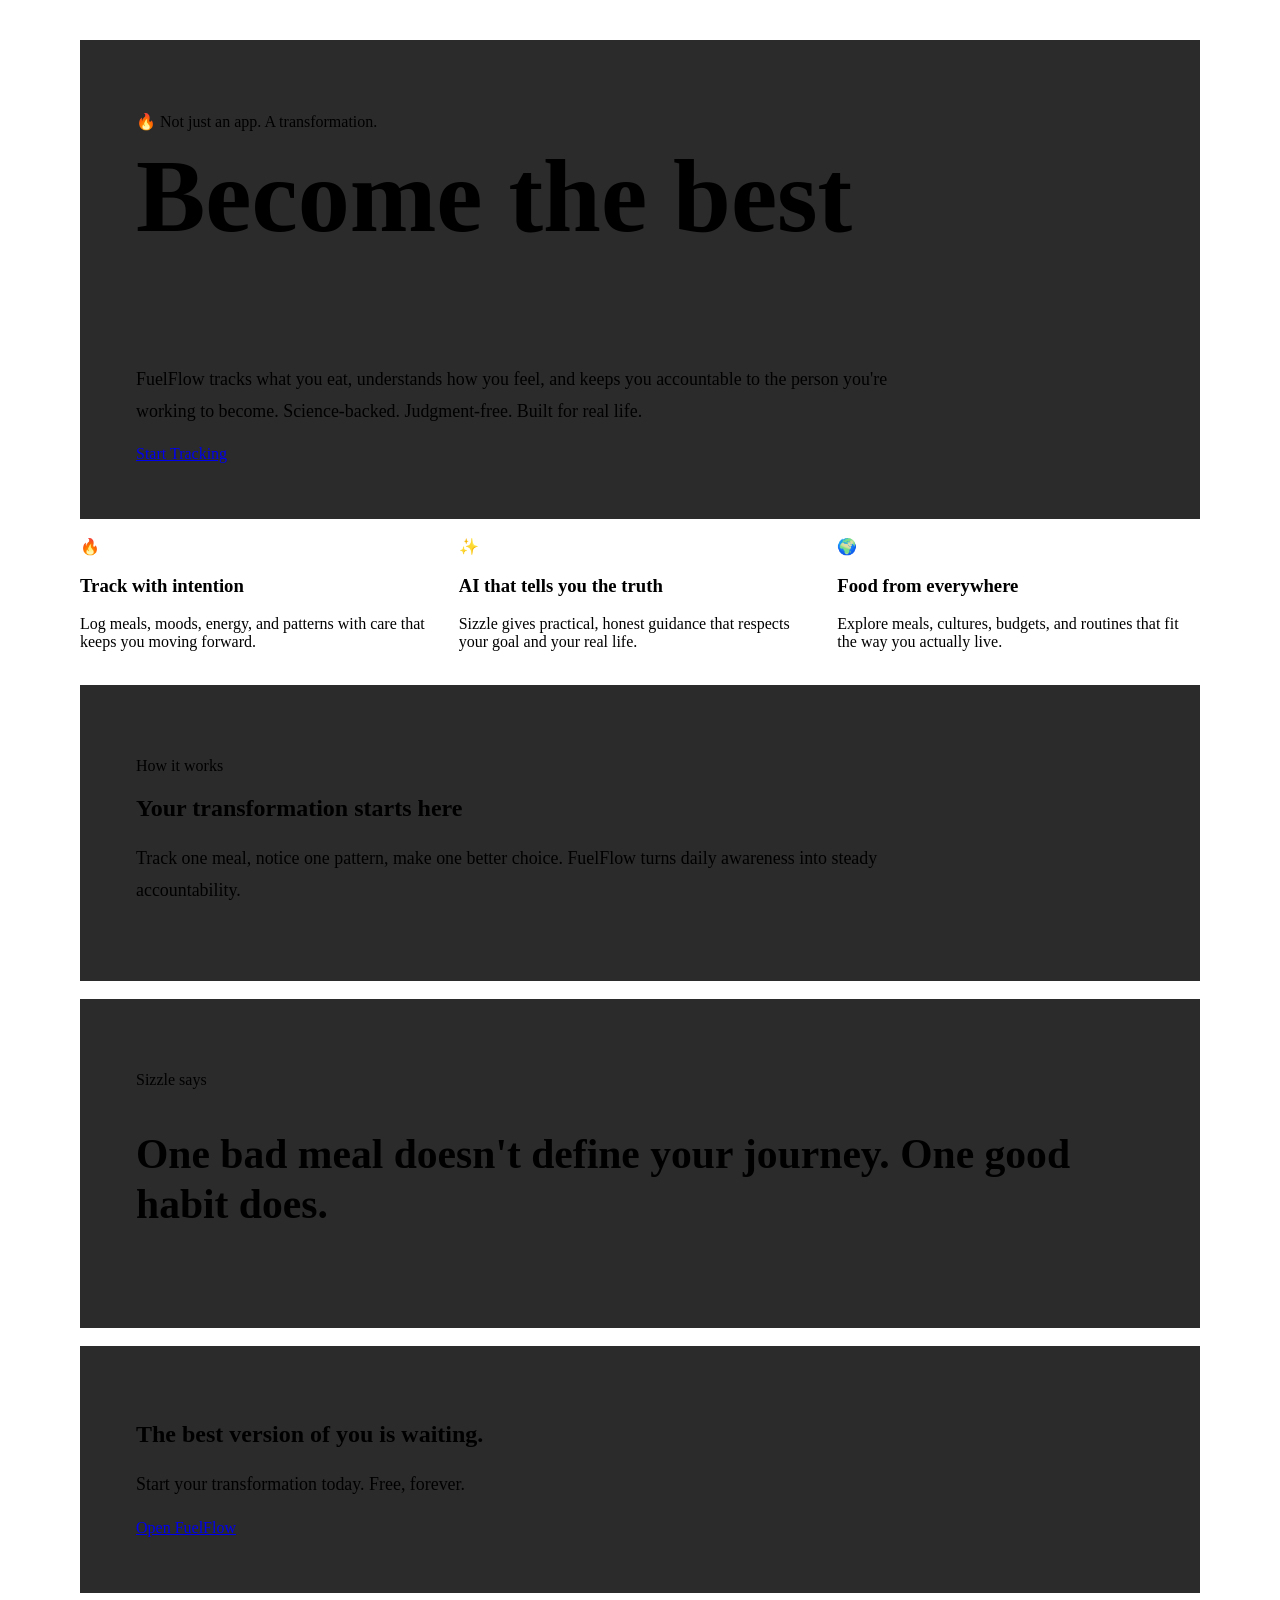
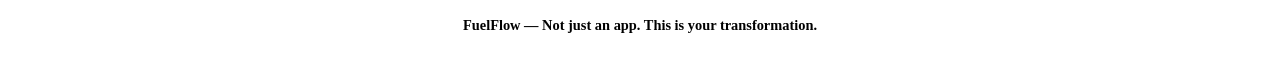
==== static/landing.html @ e05d2289 "FuelFlow soul update: motivation, accountability, transformation philosophy" ====
<!doctype html>
<html lang="en">
  <head>
    <meta charset="utf-8">
    <meta name="viewport" content="width=device-width, initial-scale=1">
    <title>FuelFlow — Transformation</title>
    <link rel="preconnect" href="https://fonts.googleapis.com">
    <link rel="preconnect" href="https://fonts.gstatic.com" crossorigin>
    <link href="https://fonts.googleapis.com/css2?family=Plus+Jakarta+Sans:wght@400;500;600;700;800&display=swap" rel="stylesheet">
    <link rel="stylesheet" href="/style.css">
    <style>
      .landing-shell {
        width: min(1120px, calc(100% - 32px));
        margin: 0 auto;
        padding: 32px 0;
      }

      .landing-hero,
      .landing-section {
        border: 1px solid var(--line);
        border-radius: var(--radius);
        background: rgba(26, 26, 26, 0.92);
        padding: clamp(24px, 6vw, 56px);
      }

      .landing-hero h1 {
        margin: 0;
        font-size: clamp(3rem, 9vw, 6.5rem);
        line-height: 0.95;
      }

      .gradient-text {
        background: linear-gradient(135deg, var(--primary), var(--secondary), var(--accent));
        -webkit-background-clip: text;
        background-clip: text;
        color: transparent;
      }

      .landing-copy {
        max-width: 780px;
        font-size: 1.12rem;
        line-height: 1.8;
      }

      .landing-grid {
        display: grid;
        grid-template-columns: repeat(3, minmax(0, 1fr));
        gap: 16px;
        margin: 18px 0;
      }

      .landing-section {
        margin-top: 18px;
      }

      .landing-quote {
        color: var(--text);
        font-size: clamp(1.5rem, 4vw, 2.6rem);
        font-weight: 800;
        line-height: 1.2;
      }

      .landing-footer {
        margin-top: 24px;
        color: var(--text-secondary);
        font-size: 0.9rem;
        font-weight: 800;
        text-align: center;
      }

      @media (max-width: 820px) {
        .landing-grid {
          grid-template-columns: 1fr;
        }
      }
    </style>
  </head>
  <body>
    <main class="landing-shell">
      <section class="landing-hero">
        <p class="eyebrow flame">🔥 Not just an app. A transformation.</p>
        <h1>Become the best<br><span class="gradient-text">version of yourself.</span></h1>
        <p class="landing-copy">FuelFlow tracks what you eat, understands how you feel, and keeps you accountable to the person you're working to become. Science-backed. Judgment-free. Built for real life.</p>
        <a class="gradient-button" href="/">Start Tracking</a>
      </section>

      <section class="landing-grid" aria-label="Features">
        <article class="feature-card">
          <span class="feature-icon">🔥</span>
          <h3>Track with intention</h3>
          <p>Log meals, moods, energy, and patterns with care that keeps you moving forward.</p>
        </article>
        <article class="feature-card">
          <span class="feature-icon">✨</span>
          <h3>AI that tells you the truth</h3>
          <p>Sizzle gives practical, honest guidance that respects your goal and your real life.</p>
        </article>
        <article class="feature-card">
          <span class="feature-icon">🌍</span>
          <h3>Food from everywhere</h3>
          <p>Explore meals, cultures, budgets, and routines that fit the way you actually live.</p>
        </article>
      </section>

      <section class="landing-section">
        <p class="eyebrow flame">How it works</p>
        <h2>Your transformation starts here</h2>
        <p class="landing-copy">Track one meal, notice one pattern, make one better choice. FuelFlow turns daily awareness into steady accountability.</p>
      </section>

      <section class="landing-section">
        <p class="eyebrow flame">Sizzle says</p>
        <p class="landing-quote">One bad meal doesn't define your journey. One good habit does.</p>
      </section>

      <section class="landing-section">
        <h2>The best version of you is waiting.</h2>
        <p class="landing-copy">Start your transformation today. Free, forever.</p>
        <a class="gradient-button" href="/">Open FuelFlow</a>
      </section>

      <footer class="landing-footer">FuelFlow — Not just an app. This is your transformation.</footer>
    </main>
  </body>
</html>
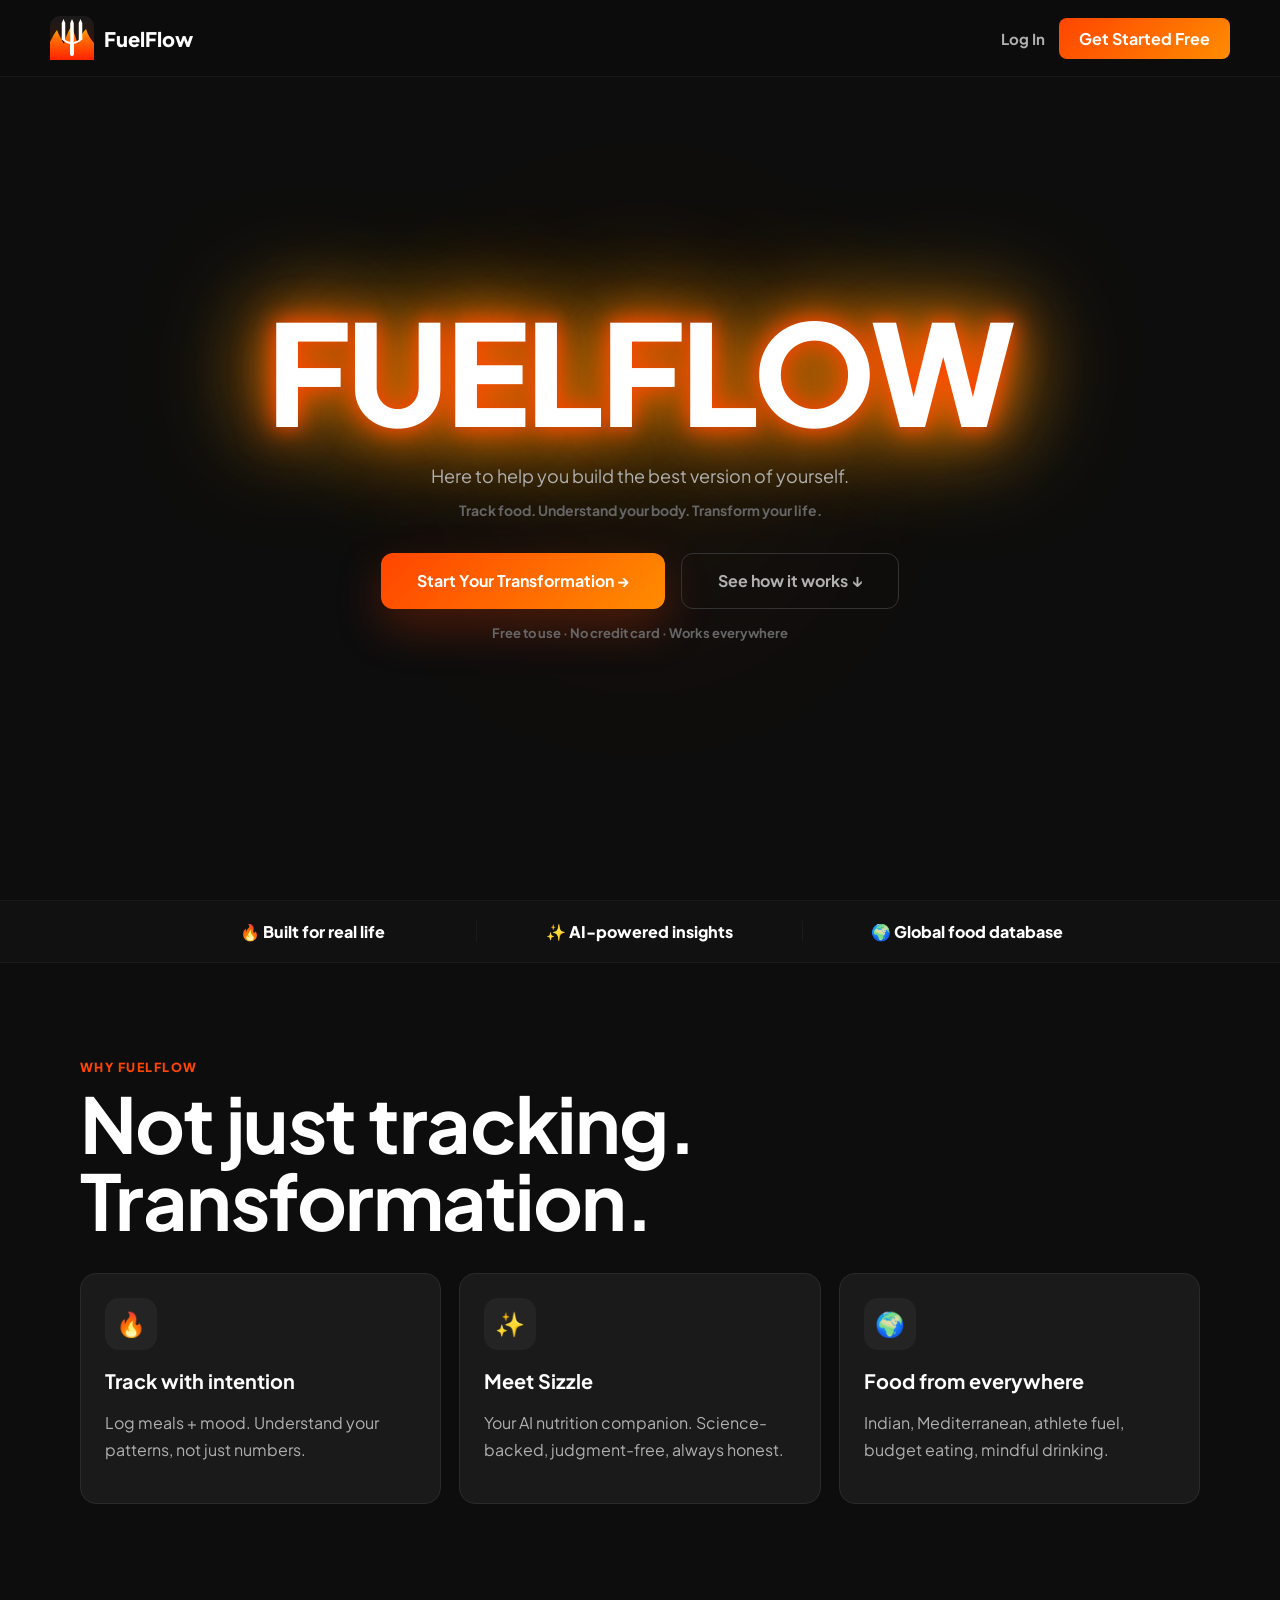
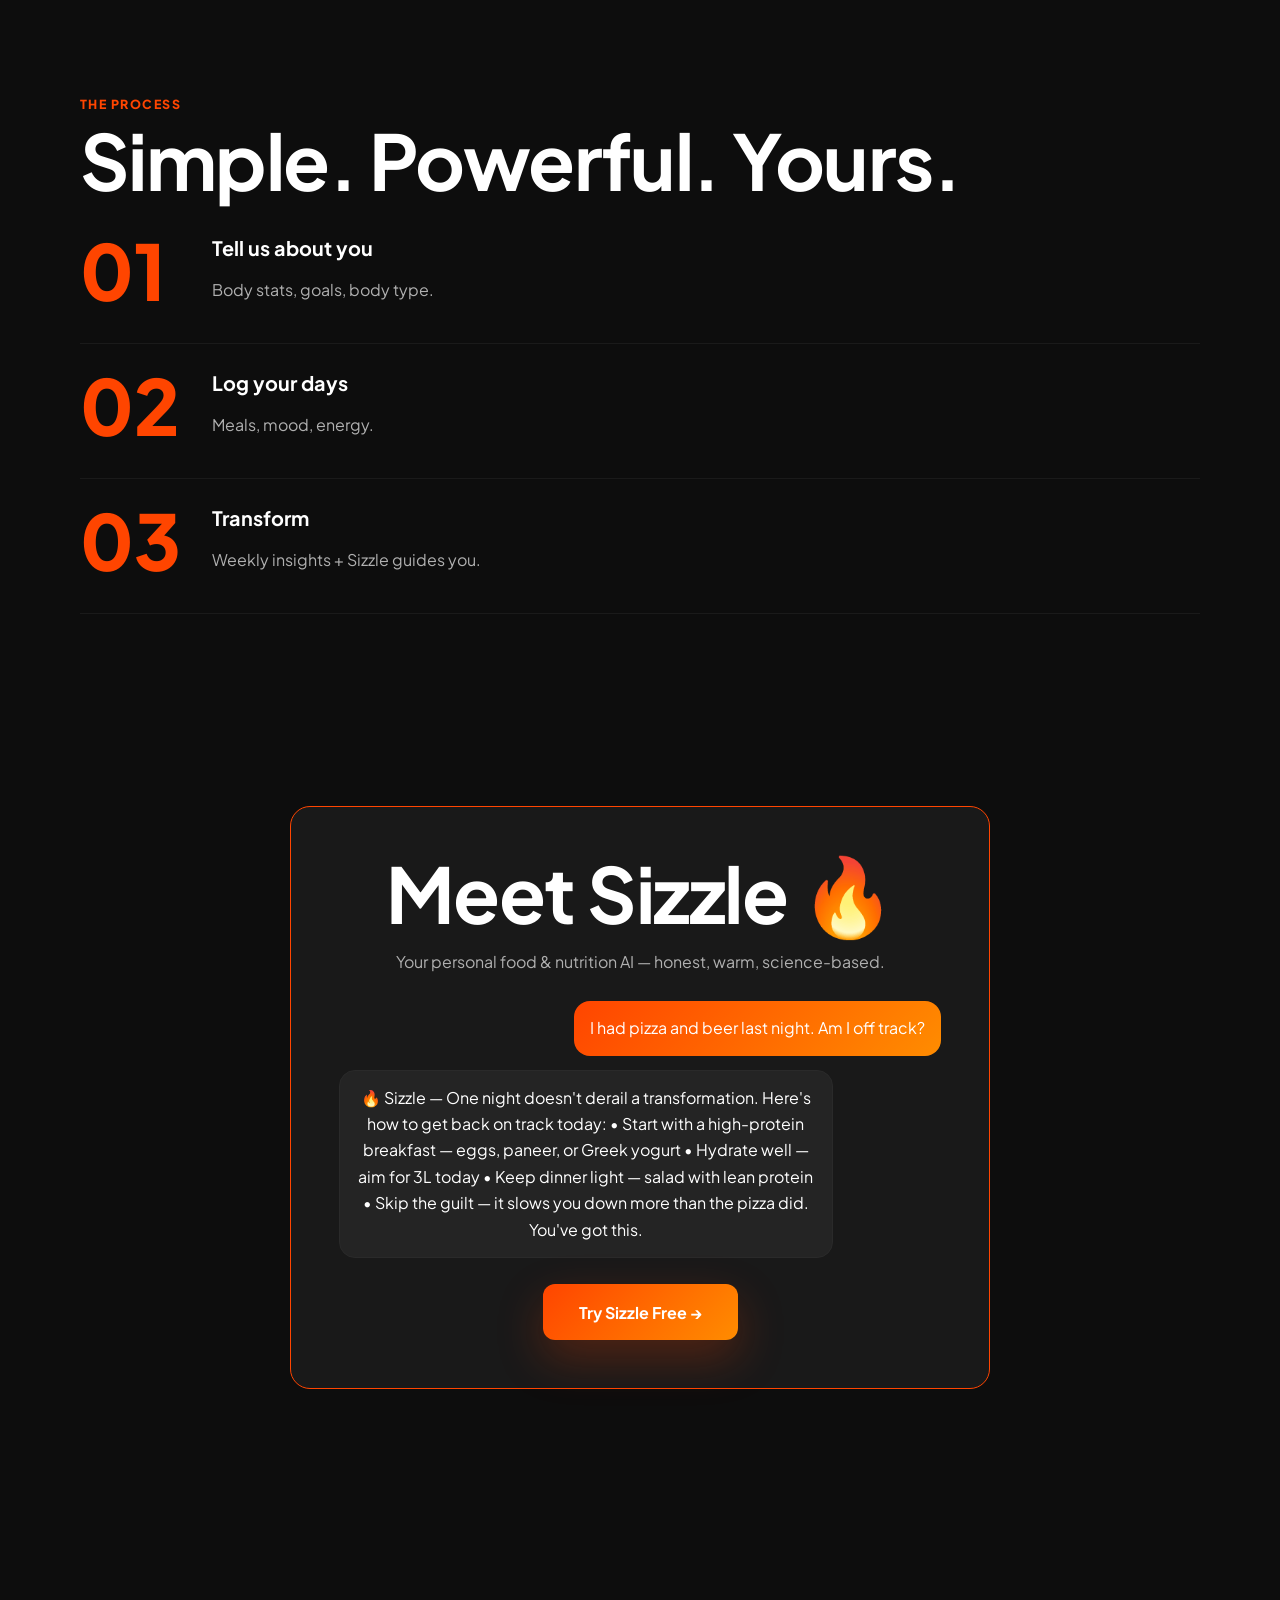
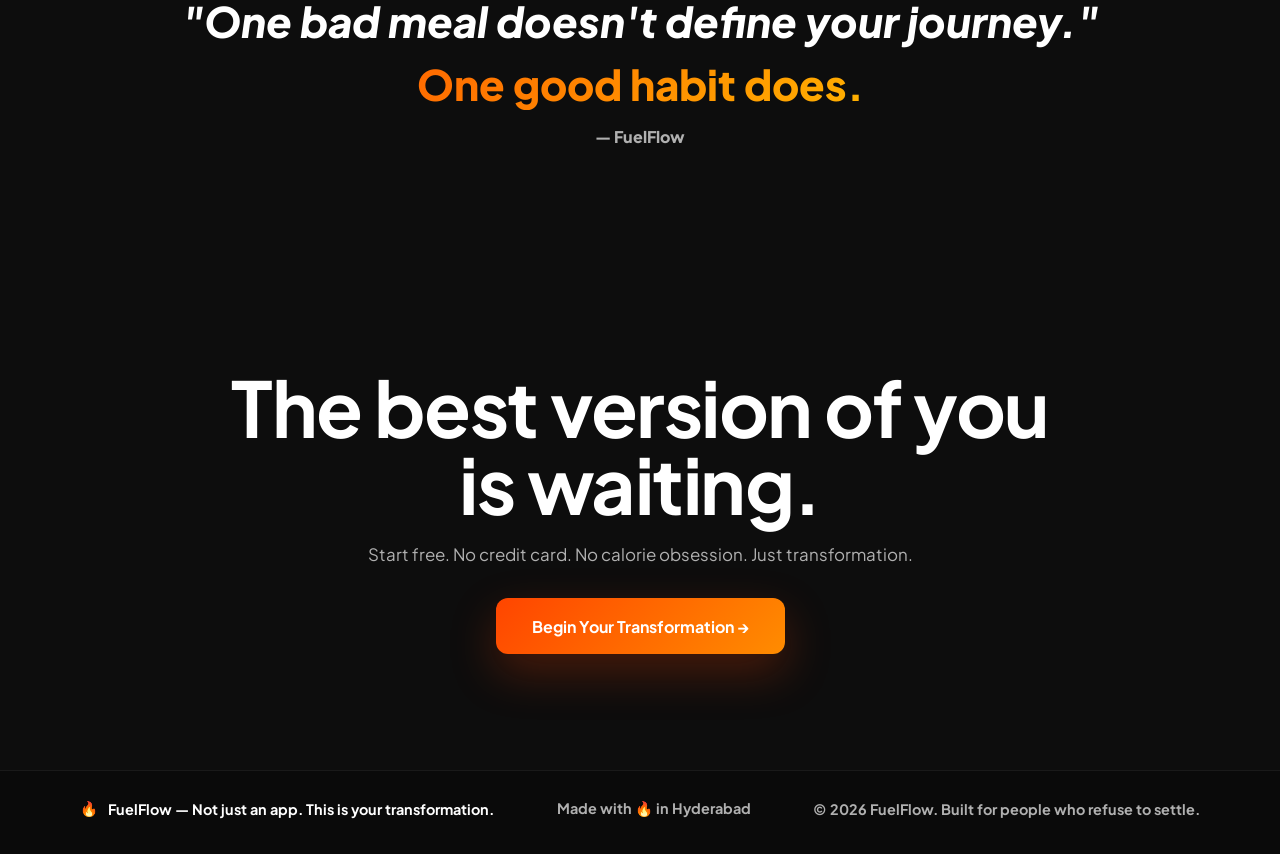
==== commit c291024a: "Landing page v2 — transformation hero" ====
--- a/static/landing.html
+++ b/static/landing.html
@@ -6,120 +6,670 @@
     <title>FuelFlow — Transformation</title>
     <link rel="preconnect" href="https://fonts.googleapis.com">
     <link rel="preconnect" href="https://fonts.gstatic.com" crossorigin>
-    <link href="https://fonts.googleapis.com/css2?family=Plus+Jakarta+Sans:wght@400;500;600;700;800&display=swap" rel="stylesheet">
-    <link rel="stylesheet" href="/style.css">
+    <link href="https://fonts.googleapis.com/css2?family=Plus+Jakarta+Sans:wght@400;500;600;700;800;900&display=swap" rel="stylesheet">
     <style>
-      .landing-shell {
+      :root {
+        --bg: #0d0d0d;
+        --surface: #1a1a1a;
+        --surface2: #242424;
+        --line: #2a2a2a;
+        --primary: #ff4500;
+        --secondary: #ff8c00;
+        --accent: #ffd700;
+        --text: #ffffff;
+        --muted: #b0b0b0;
+        --dim: #666666;
+      }
+
+      * {
+        box-sizing: border-box;
+      }
+
+      html {
+        scroll-behavior: smooth;
+        background: var(--bg);
+      }
+
+      body {
+        min-height: 100vh;
+        margin: 0;
+        background: var(--bg);
+        color: var(--text);
+        font-family: "Plus Jakarta Sans", system-ui, -apple-system, BlinkMacSystemFont, "Segoe UI", sans-serif;
+      }
+
+      a {
+        color: inherit;
+        text-decoration: none;
+      }
+
+      .navbar {
+        position: fixed;
+        top: 0;
+        right: 0;
+        left: 0;
+        z-index: 100;
+        border-bottom: 1px solid var(--surface);
+        background: rgba(13, 13, 13, 0.96);
+        backdrop-filter: blur(14px);
+      }
+
+      .nav-inner {
+        display: flex;
+        width: min(1180px, calc(100% - 32px));
+        min-height: 76px;
+        margin: 0 auto;
+        align-items: center;
+        justify-content: space-between;
+        gap: 18px;
+      }
+
+      .brand {
+        display: inline-flex;
+        align-items: center;
+        gap: 10px;
+        font-size: 20px;
+        font-weight: 800;
+      }
+
+      .nav-actions {
+        display: inline-flex;
+        align-items: center;
+        gap: 14px;
+      }
+
+      .nav-link {
+        color: var(--muted);
+        font-size: 0.94rem;
+        font-weight: 700;
+      }
+
+      .button {
+        display: inline-flex;
+        align-items: center;
+        justify-content: center;
+        border: 0;
+        cursor: pointer;
+        font-weight: 700;
+        transition: transform 0.2s ease, border-color 0.2s ease, color 0.2s ease;
+      }
+
+      .button:hover {
+        transform: translateY(-2px);
+      }
+
+      .button-primary {
+        border-radius: 8px;
+        background: linear-gradient(135deg, var(--primary), var(--secondary));
+        color: var(--text);
+        padding: 10px 20px;
+      }
+
+      .hero {
+        position: relative;
+        display: grid;
+        min-height: 100vh;
+        place-items: center;
+        overflow: hidden;
+        padding: 120px 20px 72px;
+        text-align: center;
+      }
+
+      .hero::before {
+        content: "";
+        position: absolute;
+        width: min(680px, 90vw);
+        height: min(680px, 90vw);
+        border-radius: 50%;
+        background: radial-gradient(circle, rgba(255, 140, 0, 0.7), rgba(255, 69, 0, 0.22) 42%, transparent 70%);
+        filter: blur(22px);
+        opacity: 0.08;
+        animation: heroGlow 4s ease-in-out infinite alternate;
+      }
+
+      @keyframes heroGlow {
+        from {
+          opacity: 0.08;
+          transform: scale(1);
+        }
+
+        to {
+          opacity: 0.15;
+          transform: scale(1.15);
+        }
+      }
+
+      .hero-content {
+        position: relative;
+        z-index: 1;
+        display: grid;
+        justify-items: center;
+      }
+
+      .hero-title {
+        margin: 0;
+        color: white;
+        font-size: clamp(60px, 12vw, 140px);
+        font-weight: 900;
+        letter-spacing: -2px;
+        line-height: 0.9;
+        text-shadow:
+          0 0 20px #ff4500,
+          0 0 40px #ff6500,
+          0 0 80px #ff8c00,
+          0 0 120px #ffa500;
+        animation: flameFlicker 3s ease-in-out infinite;
+      }
+
+      @keyframes flameFlicker {
+        0%,
+        100% {
+          text-shadow:
+            0 0 18px #ff4500,
+            0 0 38px #ff6500,
+            0 0 78px #ff8c00,
+            0 0 118px #ffa500;
+        }
+
+        45% {
+          text-shadow:
+            0 0 24px #ff4500,
+            0 0 52px #ff6500,
+            0 0 92px #ff8c00,
+            0 0 132px #ffa500;
+        }
+
+        67% {
+          text-shadow:
+            0 0 16px #ff4500,
+            0 0 34px #ff6500,
+            0 0 70px #ff8c00,
+            0 0 110px #ffa500;
+        }
+      }
+
+      .subtitle {
+        max-width: 560px;
+        margin: 28px auto 0;
+        color: var(--muted);
+        font-size: 18px;
+        line-height: 1.65;
+      }
+
+      .kicker {
+        margin: 10px 0 0;
+        color: var(--dim);
+        font-size: 14px;
+        font-weight: 700;
+      }
+
+      .hero-actions {
+        display: flex;
+        flex-wrap: wrap;
+        justify-content: center;
+        gap: 16px;
+        margin-top: 34px;
+      }
+
+      .hero-primary,
+      .hero-secondary {
+        min-height: 56px;
+        border-radius: 12px;
+        padding: 16px 36px;
+        font-size: 16px;
+        font-weight: 700;
+      }
+
+      .hero-primary {
+        background: linear-gradient(135deg, var(--primary), var(--secondary));
+        color: var(--text);
+        box-shadow: 0 18px 46px rgba(255, 69, 0, 0.25);
+      }
+
+      .hero-secondary {
+        border: 1px solid #333333;
+        background: transparent;
+        color: var(--muted);
+      }
+
+      .microcopy {
+        margin: 16px 0 0;
+        color: var(--dim);
+        font-size: 13px;
+        font-weight: 700;
+      }
+
+      .stats-bar {
+        border-top: 1px solid var(--surface);
+        border-bottom: 1px solid var(--surface);
+        background: #111111;
+        padding: 20px;
+      }
+
+      .stats-inner {
+        display: grid;
+        width: min(980px, 100%);
+        margin: 0 auto;
+        grid-template-columns: repeat(3, minmax(0, 1fr));
+        color: var(--text);
+        font-weight: 800;
+        text-align: center;
+      }
+
+      .stat:not(:last-child) {
+        border-right: 1px solid var(--surface);
+      }
+
+      .section {
         width: min(1120px, calc(100% - 32px));
         margin: 0 auto;
-        padding: 32px 0;
-      }
-
-      .landing-hero,
-      .landing-section {
+        padding: 96px 0;
+      }
+
+      .section.centered {
+        text-align: center;
+      }
+
+      .section-label {
+        margin: 0 0 10px;
+        color: var(--primary);
+        font-size: 0.78rem;
+        font-weight: 900;
+        letter-spacing: 0.12em;
+      }
+
+      h2 {
+        margin: 0;
+        color: var(--text);
+        font-size: clamp(2.3rem, 6vw, 4.8rem);
+        line-height: 1;
+        letter-spacing: -0.02em;
+      }
+
+      .cards {
+        display: grid;
+        grid-template-columns: repeat(3, minmax(0, 1fr));
+        gap: 18px;
+        margin-top: 34px;
+      }
+
+      .card {
         border: 1px solid var(--line);
-        border-radius: var(--radius);
-        background: rgba(26, 26, 26, 0.92);
-        padding: clamp(24px, 6vw, 56px);
-      }
-
-      .landing-hero h1 {
+        border-radius: 16px;
+        background: var(--surface);
+        padding: 24px;
+        transition: border-color 0.2s ease, transform 0.2s ease;
+      }
+
+      .card:hover {
+        border-color: var(--primary);
+        transform: translateY(-3px);
+      }
+
+      .card-icon {
+        display: grid;
+        width: 52px;
+        height: 52px;
+        margin-bottom: 18px;
+        place-items: center;
+        border-radius: 14px;
+        background: var(--surface2);
+        font-size: 1.5rem;
+      }
+
+      .card h3,
+      .step h3 {
         margin: 0;
-        font-size: clamp(3rem, 9vw, 6.5rem);
-        line-height: 0.95;
-      }
-
-      .gradient-text {
+        color: var(--text);
+        font-size: 1.24rem;
+      }
+
+      .card p,
+      .step p,
+      .sizzle-copy,
+      .final-copy {
+        color: var(--muted);
+        line-height: 1.7;
+      }
+
+      .steps {
+        display: grid;
+        gap: 26px;
+        margin-top: 36px;
+      }
+
+      .step {
+        display: grid;
+        grid-template-columns: 110px minmax(0, 1fr);
+        gap: 22px;
+        align-items: start;
+        border-bottom: 1px solid var(--surface);
+        padding-bottom: 24px;
+      }
+
+      .step-number {
+        color: var(--primary);
+        font-size: clamp(2.5rem, 7vw, 4.8rem);
+        font-weight: 900;
+        line-height: 0.9;
+      }
+
+      .sizzle-card {
+        width: min(700px, calc(100% - 32px));
+        margin: 0 auto;
+        border: 1px solid var(--primary);
+        border-radius: 20px;
+        background: rgba(26, 26, 26, 0.94);
+        padding: clamp(26px, 6vw, 48px);
+      }
+
+      .chat-demo {
+        display: grid;
+        gap: 14px;
+        margin: 26px 0;
+      }
+
+      .bubble {
+        max-width: 82%;
+        border-radius: 16px;
+        padding: 14px 16px;
+        line-height: 1.65;
+      }
+
+      .bubble.user {
+        justify-self: end;
+        background: linear-gradient(135deg, var(--primary), var(--secondary));
+        color: var(--text);
+      }
+
+      .bubble.sizzle {
+        justify-self: start;
+        border: 1px solid var(--line);
+        background: var(--surface2);
+        color: var(--text);
+      }
+
+      .quote-section {
+        width: min(960px, calc(100% - 32px));
+        margin: 0 auto;
+        padding: 110px 0;
+        text-align: center;
+      }
+
+      .quote-main {
+        margin: 0;
+        color: var(--text);
+        font-size: clamp(24px, 4vw, 42px);
+        font-style: italic;
+        font-weight: 800;
+        line-height: 1.25;
+      }
+
+      .quote-gradient {
+        display: block;
+        margin-top: 10px;
         background: linear-gradient(135deg, var(--primary), var(--secondary), var(--accent));
         -webkit-background-clip: text;
         background-clip: text;
         color: transparent;
-      }
-
-      .landing-copy {
-        max-width: 780px;
-        font-size: 1.12rem;
-        line-height: 1.8;
-      }
-
-      .landing-grid {
-        display: grid;
-        grid-template-columns: repeat(3, minmax(0, 1fr));
-        gap: 16px;
-        margin: 18px 0;
-      }
-
-      .landing-section {
-        margin-top: 18px;
-      }
-
-      .landing-quote {
-        color: var(--text);
-        font-size: clamp(1.5rem, 4vw, 2.6rem);
+        font-style: normal;
+      }
+
+      .attribution {
+        color: var(--muted);
         font-weight: 800;
-        line-height: 1.2;
-      }
-
-      .landing-footer {
-        margin-top: 24px;
-        color: var(--text-secondary);
+      }
+
+      .final-cta {
+        width: min(860px, calc(100% - 32px));
+        margin: 0 auto;
+        padding: 96px 0 116px;
+        text-align: center;
+      }
+
+      .final-copy {
+        margin-bottom: 30px;
+        font-size: 1.06rem;
+      }
+
+      .footer {
+        border-top: 1px solid var(--surface);
+        padding: 28px 20px 36px;
+        background: #0a0a0a;
+      }
+
+      .footer-inner {
+        display: flex;
+        width: min(1120px, 100%);
+        margin: 0 auto;
+        align-items: center;
+        justify-content: space-between;
+        gap: 18px;
+        color: var(--muted);
         font-size: 0.9rem;
-        font-weight: 800;
-        text-align: center;
+        font-weight: 700;
+      }
+
+      .footer-brand {
+        display: inline-flex;
+        align-items: center;
+        gap: 10px;
+        color: var(--text);
+      }
+
+      .fade-in {
+        transform: translateY(24px);
+        opacity: 0;
+        transition: opacity 0.7s ease, transform 0.7s ease;
+      }
+
+      .fade-in.visible {
+        transform: translateY(0);
+        opacity: 1;
       }
 
       @media (max-width: 820px) {
-        .landing-grid {
+        .nav-inner {
+          min-height: 68px;
+        }
+
+        .nav-link {
+          display: none;
+        }
+
+        .stats-inner,
+        .cards {
           grid-template-columns: 1fr;
+        }
+
+        .stat {
+          border-right: 0 !important;
+          padding: 10px 0;
+        }
+
+        .stat:not(:last-child) {
+          border-bottom: 1px solid var(--surface);
+        }
+
+        .step {
+          grid-template-columns: 1fr;
+        }
+
+        .footer-inner {
+          align-items: flex-start;
+          flex-direction: column;
+        }
+      }
+
+      @media (max-width: 520px) {
+        .hero-actions {
+          width: 100%;
+        }
+
+        .hero-primary,
+        .hero-secondary {
+          width: 100%;
+        }
+
+        .button-primary {
+          padding: 10px 14px;
+        }
+
+        .brand {
+          font-size: 18px;
         }
       }
     </style>
   </head>
   <body>
-    <main class="landing-shell">
-      <section class="landing-hero">
-        <p class="eyebrow flame">🔥 Not just an app. A transformation.</p>
-        <h1>Become the best<br><span class="gradient-text">version of yourself.</span></h1>
-        <p class="landing-copy">FuelFlow tracks what you eat, understands how you feel, and keeps you accountable to the person you're working to become. Science-backed. Judgment-free. Built for real life.</p>
-        <a class="gradient-button" href="/">Start Tracking</a>
-      </section>
-
-      <section class="landing-grid" aria-label="Features">
-        <article class="feature-card">
-          <span class="feature-icon">🔥</span>
+    <nav class="navbar" aria-label="Primary navigation">
+      <div class="nav-inner">
+        <a class="brand" href="/">
+          <svg width="44" height="44" viewBox="0 0 44 44" fill="none" xmlns="http://www.w3.org/2000/svg" aria-hidden="true">
+            <rect width="44" height="44" rx="10" fill="url(#logoBgGrad)"/>
+            <path d="M0 44 L0 26 C2.5 21 4.5 17 7 14 C9.5 20 11.5 24 14 28 C16 20 18.5 15 21.5 10 C24 16 25.5 22 28 28 C30 21 32.5 16 36 13 C38 19 40.5 23 44 27 L44 44 Z" fill="url(#logoFlameGrad)"/>
+            <path d="M13.5 3 L15.25 7 L15.25 24 L11.75 24 L11.75 7 Z" fill="#FFFFFF"/>
+            <path d="M22 3 L23.75 7 L23.75 26.5 L20.25 26.5 L20.25 7 Z" fill="#FFFFFF"/>
+            <path d="M30.5 3 L32.25 7 L32.25 24 L28.75 24 L28.75 7 Z" fill="#FFFFFF"/>
+            <path d="M11.75 21 C15 24.5 18 26 22 26 C26 26 29 24.5 32.25 21 L32.25 23.25 C29.5 26.5 26.25 28 22 28 C17.75 28 14.5 26.5 11.75 23.25 Z" fill="#FFFFFF"/>
+            <rect x="20" y="26" width="4" height="14" rx="2" fill="#FFFFFF"/>
+            <defs>
+              <linearGradient id="logoBgGrad" x1="22" y1="0" x2="22" y2="44" gradientUnits="userSpaceOnUse">
+                <stop offset="0%" stop-color="#1A1A1A"/>
+                <stop offset="100%" stop-color="#3D1200"/>
+              </linearGradient>
+              <linearGradient id="logoFlameGrad" x1="22" y1="44" x2="22" y2="8" gradientUnits="userSpaceOnUse">
+                <stop offset="0%" stop-color="#FF2200"/>
+                <stop offset="61%" stop-color="#FF7000"/>
+                <stop offset="100%" stop-color="#FFD000"/>
+              </linearGradient>
+            </defs>
+          </svg>
+          <span>FuelFlow</span>
+        </a>
+        <div class="nav-actions">
+          <a class="nav-link" href="/app">Log In</a>
+          <a class="button button-primary" href="/app">Get Started Free</a>
+        </div>
+      </div>
+    </nav>
+
+    <header class="hero">
+      <div class="hero-content fade-in">
+        <h1 class="hero-title">FUELFLOW</h1>
+        <p class="subtitle">Here to help you build the best version of yourself.</p>
+        <p class="kicker">Track food. Understand your body. Transform your life.</p>
+        <div class="hero-actions">
+          <a class="button hero-primary" href="/app">Start Your Transformation →</a>
+          <a class="button hero-secondary" href="#how">See how it works ↓</a>
+        </div>
+        <p class="microcopy">Free to use · No credit card · Works everywhere</p>
+      </div>
+    </header>
+
+    <section class="stats-bar fade-in" aria-label="FuelFlow highlights">
+      <div class="stats-inner">
+        <div class="stat">🔥 Built for real life</div>
+        <div class="stat">✨ AI-powered insights</div>
+        <div class="stat">🌍 Global food database</div>
+      </div>
+    </section>
+
+    <section id="features" class="section fade-in">
+      <p class="section-label">WHY FUELFLOW</p>
+      <h2>Not just tracking. Transformation.</h2>
+      <div class="cards">
+        <article class="card">
+          <span class="card-icon">🔥</span>
           <h3>Track with intention</h3>
-          <p>Log meals, moods, energy, and patterns with care that keeps you moving forward.</p>
+          <p>Log meals + mood. Understand your patterns, not just numbers.</p>
         </article>
-        <article class="feature-card">
-          <span class="feature-icon">✨</span>
-          <h3>AI that tells you the truth</h3>
-          <p>Sizzle gives practical, honest guidance that respects your goal and your real life.</p>
+        <article class="card">
+          <span class="card-icon">✨</span>
+          <h3>Meet Sizzle</h3>
+          <p>Your AI nutrition companion. Science-backed, judgment-free, always honest.</p>
         </article>
-        <article class="feature-card">
-          <span class="feature-icon">🌍</span>
+        <article class="card">
+          <span class="card-icon">🌍</span>
           <h3>Food from everywhere</h3>
-          <p>Explore meals, cultures, budgets, and routines that fit the way you actually live.</p>
+          <p>Indian, Mediterranean, athlete fuel, budget eating, mindful drinking.</p>
         </article>
-      </section>
-
-      <section class="landing-section">
-        <p class="eyebrow flame">How it works</p>
-        <h2>Your transformation starts here</h2>
-        <p class="landing-copy">Track one meal, notice one pattern, make one better choice. FuelFlow turns daily awareness into steady accountability.</p>
-      </section>
-
-      <section class="landing-section">
-        <p class="eyebrow flame">Sizzle says</p>
-        <p class="landing-quote">One bad meal doesn't define your journey. One good habit does.</p>
-      </section>
-
-      <section class="landing-section">
-        <h2>The best version of you is waiting.</h2>
-        <p class="landing-copy">Start your transformation today. Free, forever.</p>
-        <a class="gradient-button" href="/">Open FuelFlow</a>
-      </section>
-
-      <footer class="landing-footer">FuelFlow — Not just an app. This is your transformation.</footer>
-    </main>
+      </div>
+    </section>
+
+    <section id="how" class="section fade-in">
+      <p class="section-label">THE PROCESS</p>
+      <h2>Simple. Powerful. Yours.</h2>
+      <div class="steps">
+        <article class="step">
+          <span class="step-number">01</span>
+          <div>
+            <h3>Tell us about you</h3>
+            <p>Body stats, goals, body type.</p>
+          </div>
+        </article>
+        <article class="step">
+          <span class="step-number">02</span>
+          <div>
+            <h3>Log your days</h3>
+            <p>Meals, mood, energy.</p>
+          </div>
+        </article>
+        <article class="step">
+          <span class="step-number">03</span>
+          <div>
+            <h3>Transform</h3>
+            <p>Weekly insights + Sizzle guides you.</p>
+          </div>
+        </article>
+      </div>
+    </section>
+
+    <section class="section centered fade-in">
+      <div class="sizzle-card">
+        <h2>Meet Sizzle 🔥</h2>
+        <p class="sizzle-copy">Your personal food & nutrition AI — honest, warm, science-based.</p>
+        <div class="chat-demo">
+          <div class="bubble user">I had pizza and beer last night. Am I off track?</div>
+          <div class="bubble sizzle">🔥 Sizzle — One night doesn't derail a transformation. Here's how to get back on track today: • Start with a high-protein breakfast — eggs, paneer, or Greek yogurt • Hydrate well — aim for 3L today • Keep dinner light — salad with lean protein • Skip the guilt — it slows you down more than the pizza did. You've got this.</div>
+        </div>
+        <a class="button hero-primary" href="/app">Try Sizzle Free →</a>
+      </div>
+    </section>
+
+    <section class="quote-section fade-in">
+      <p class="quote-main">"One bad meal doesn't define your journey."<span class="quote-gradient">One good habit does.</span></p>
+      <p class="attribution">— FuelFlow</p>
+    </section>
+
+    <section class="final-cta fade-in">
+      <h2>The best version of you is waiting.</h2>
+      <p class="final-copy">Start free. No credit card. No calorie obsession. Just transformation.</p>
+      <a class="button hero-primary" href="/app">Begin Your Transformation →</a>
+    </section>
+
+    <footer class="footer">
+      <div class="footer-inner">
+        <div class="footer-brand">
+          <span>🔥</span>
+          <span>FuelFlow — Not just an app. This is your transformation.</span>
+        </div>
+        <span>Made with 🔥 in Hyderabad</span>
+        <span>© 2026 FuelFlow. Built for people who refuse to settle.</span>
+      </div>
+    </footer>
+
+    <script>
+      const observer = new IntersectionObserver((entries) => {
+        entries.forEach((entry) => {
+          if (entry.isIntersecting) {
+            entry.target.classList.add("visible");
+            observer.unobserve(entry.target);
+          }
+        });
+      }, { threshold: 0.18 });
+
+      document.querySelectorAll(".fade-in").forEach((element) => observer.observe(element));
+    </script>
   </body>
 </html>
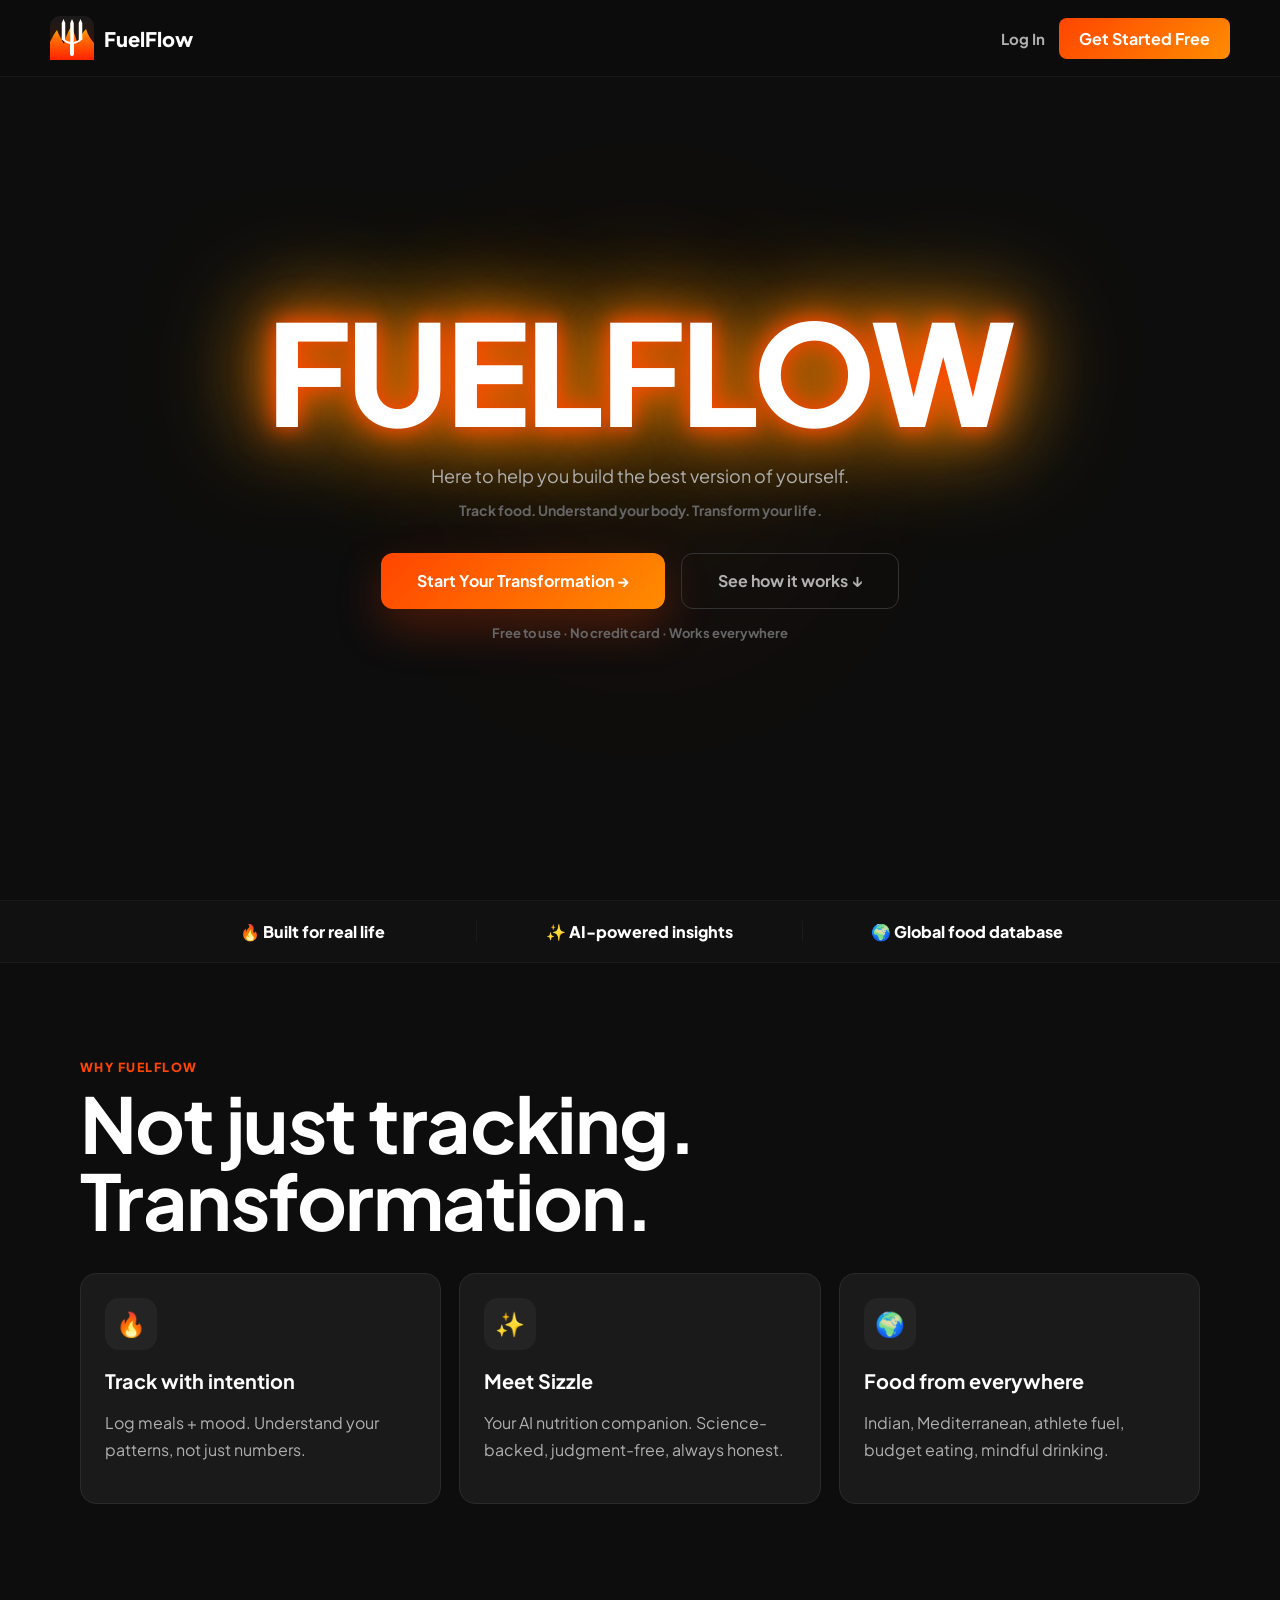
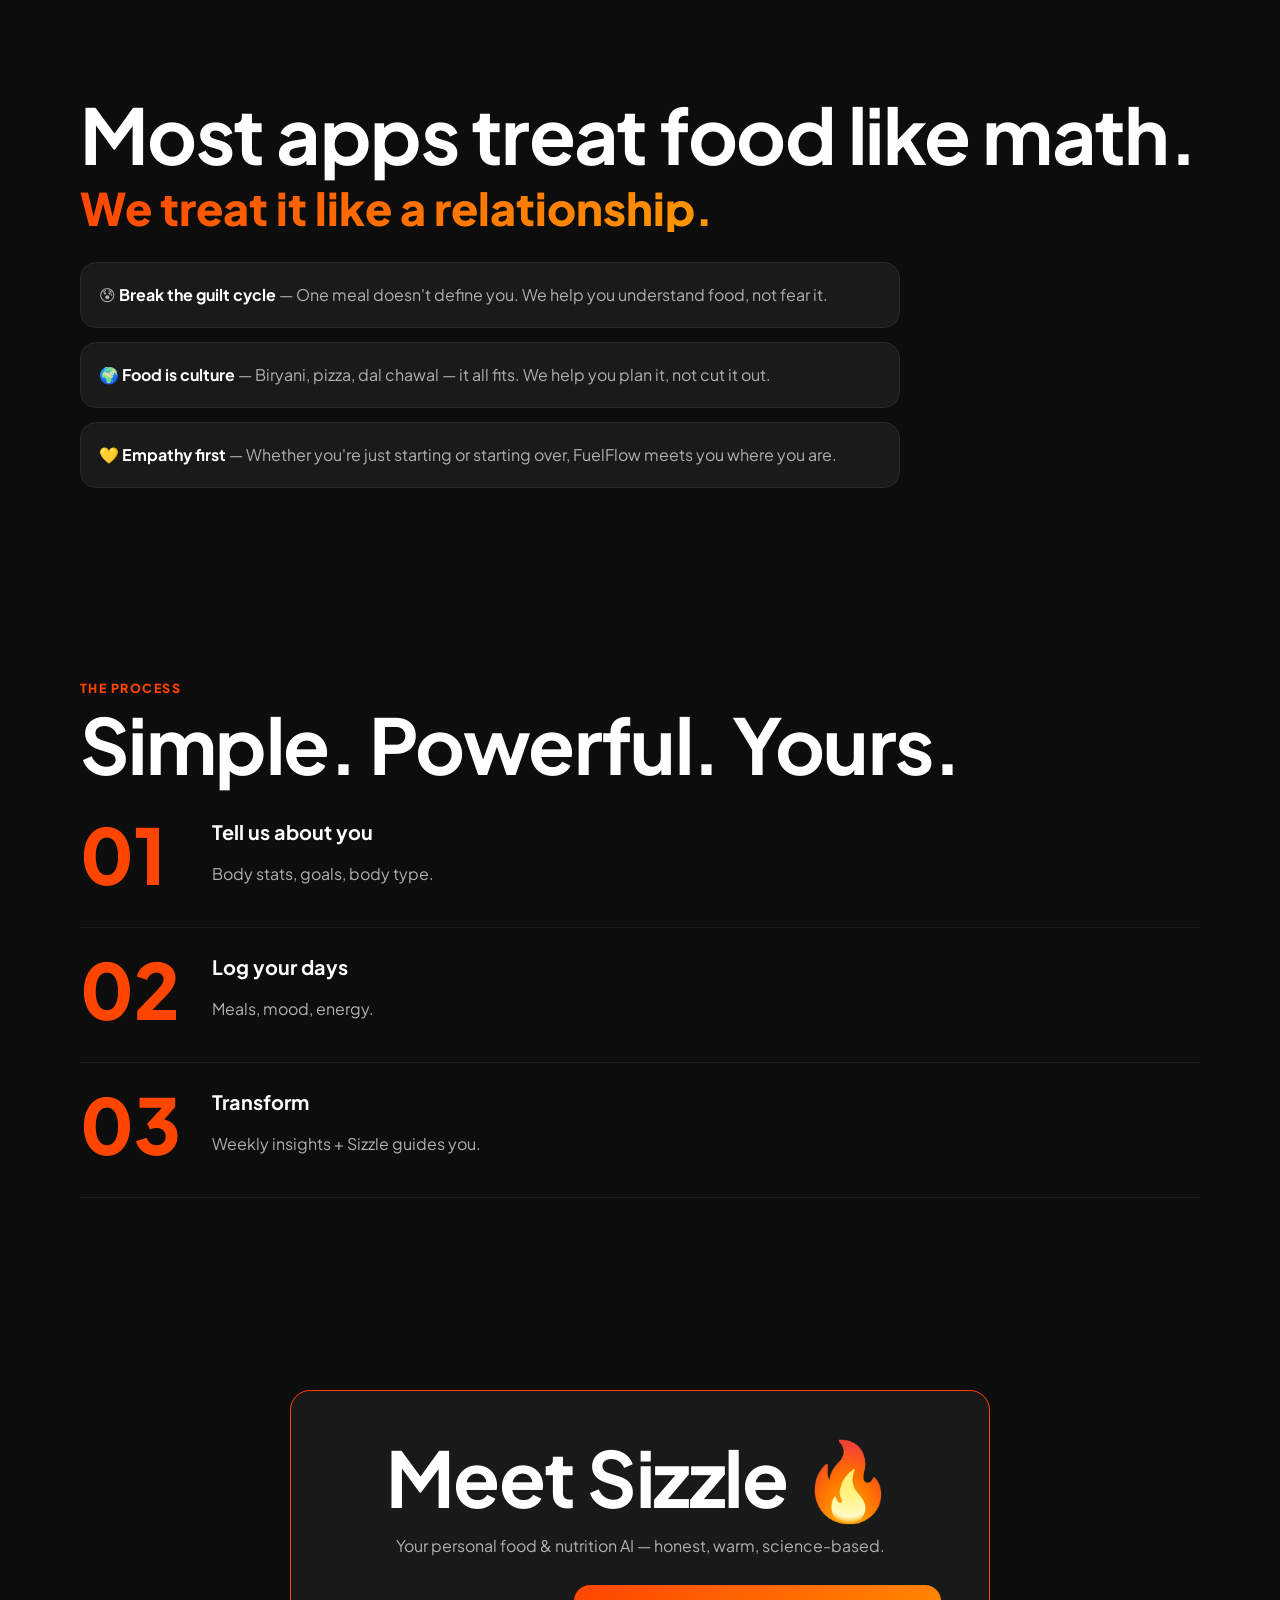
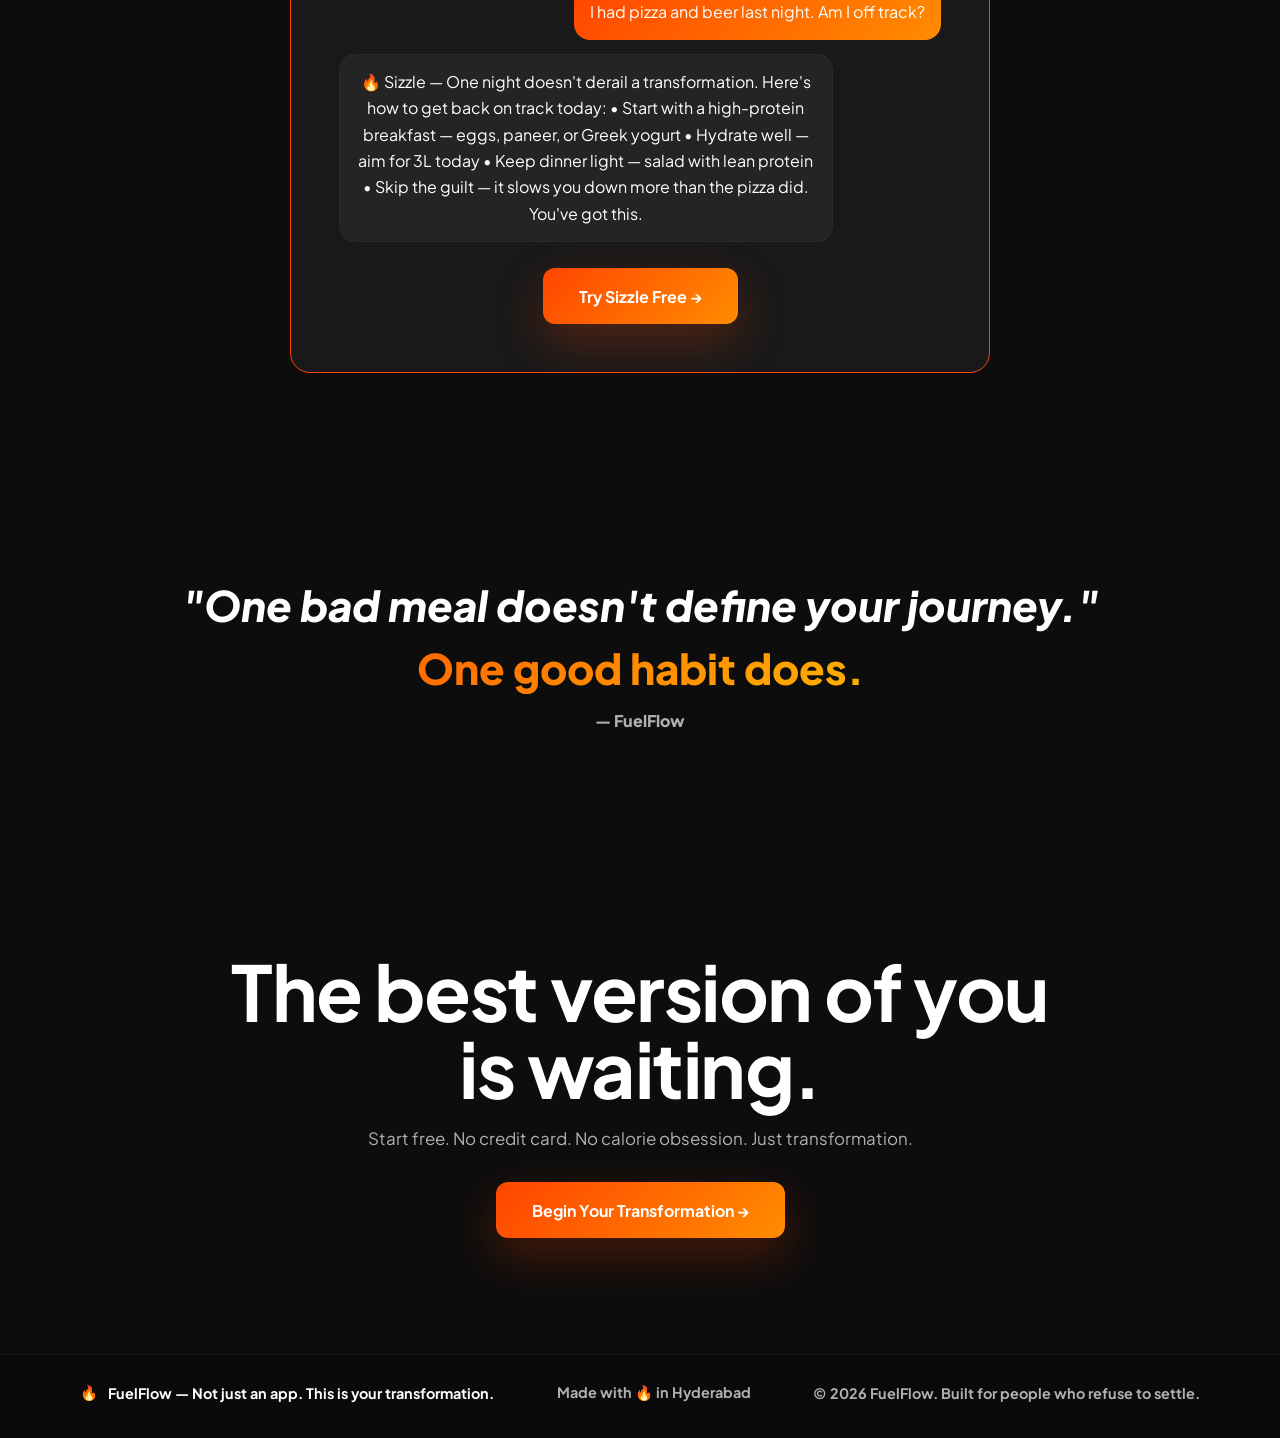
==== commit 034002e4: "Empathy layer: food relationship, feeling low, mood check-in" ====
--- a/static/landing.html
+++ b/static/landing.html
@@ -336,6 +336,38 @@
         display: grid;
         gap: 26px;
         margin-top: 36px;
+      }
+
+      .relationship-subheading {
+        margin: 10px 0 30px;
+        background: linear-gradient(135deg, var(--primary), var(--secondary), var(--accent));
+        -webkit-background-clip: text;
+        background-clip: text;
+        color: transparent;
+        font-size: clamp(1.5rem, 4vw, 2.8rem);
+        font-weight: 900;
+        line-height: 1.1;
+      }
+
+      .relationship-points {
+        display: grid;
+        gap: 14px;
+        max-width: 820px;
+        margin-top: 28px;
+      }
+
+      .relationship-points p {
+        margin: 0;
+        border: 1px solid var(--line);
+        border-radius: 16px;
+        background: var(--surface);
+        color: var(--muted);
+        line-height: 1.75;
+        padding: 18px;
+      }
+
+      .relationship-points strong {
+        color: var(--text);
       }
 
       .step {
@@ -597,6 +629,16 @@
       </div>
     </section>
 
+    <section class="section fade-in">
+      <h2>Most apps treat food like math.</h2>
+      <p class="relationship-subheading">We treat it like a relationship.</p>
+      <div class="relationship-points">
+        <p>😰 <strong>Break the guilt cycle</strong> — One meal doesn't define you. We help you understand food, not fear it.</p>
+        <p>🌍 <strong>Food is culture</strong> — Biryani, pizza, dal chawal — it all fits. We help you plan it, not cut it out.</p>
+        <p>💛 <strong>Empathy first</strong> — Whether you're just starting or starting over, FuelFlow meets you where you are.</p>
+      </div>
+    </section>
+
     <section id="how" class="section fade-in">
       <p class="section-label">THE PROCESS</p>
       <h2>Simple. Powerful. Yours.</h2>
